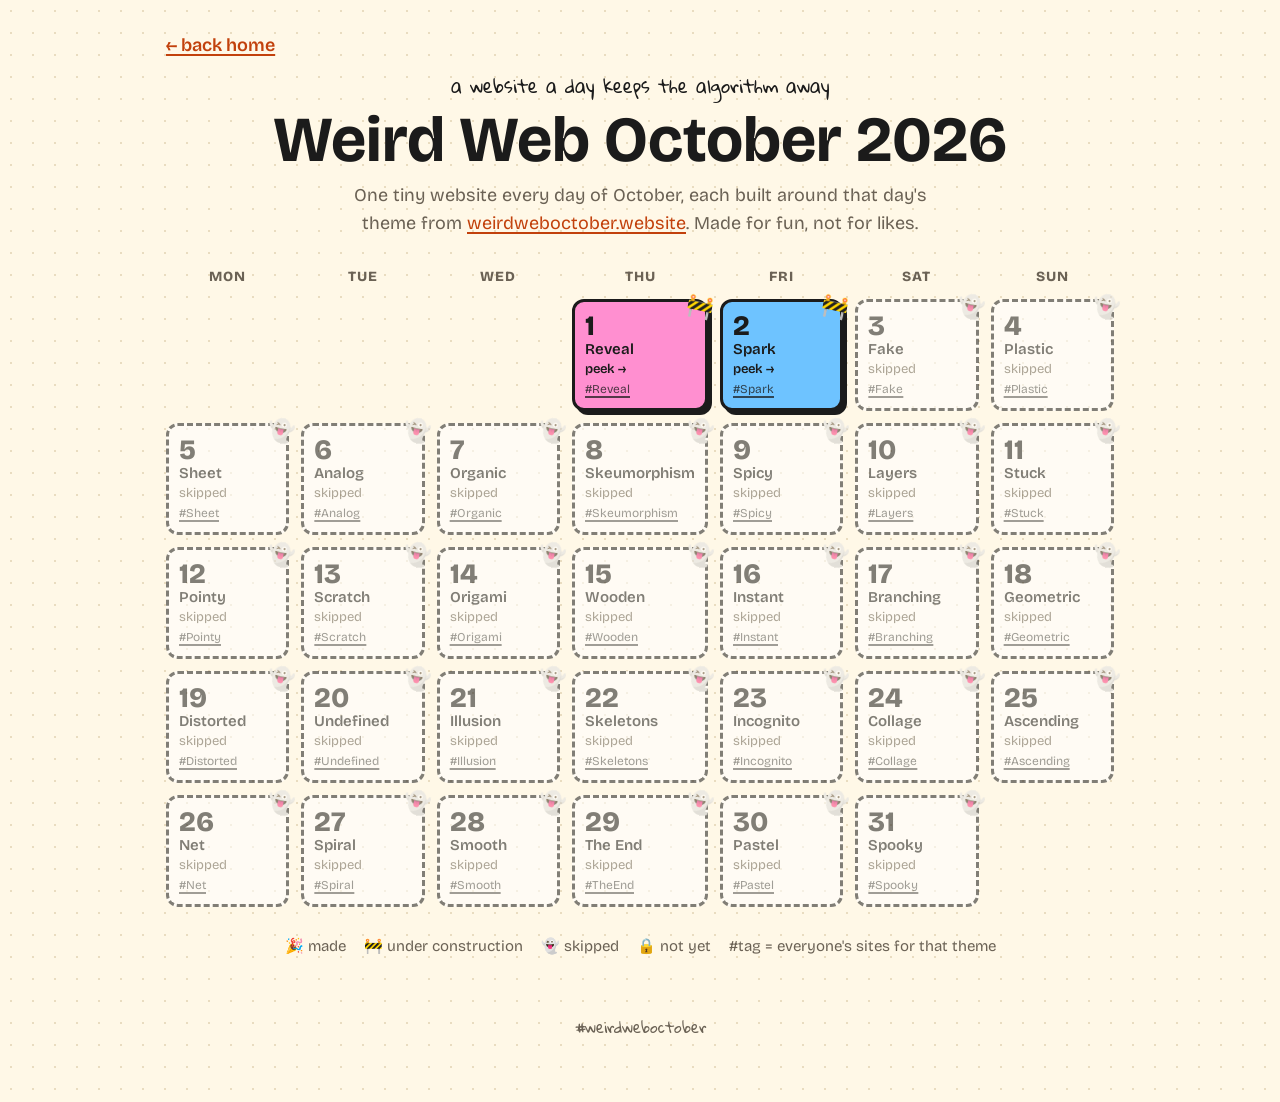
==== october/index.html @ 8ddddc0e "Redo homepage and add Weird Web October calendar Playful homepage with updated bio, a 31-day October" ====
<!DOCTYPE html>
<html lang="en">
<head>
	<meta charset="utf-8">
	<meta name="viewport" content="width=device-width, initial-scale=1">
	<title>Weird Web October 2026 · Akshay</title>
	<meta name="description" content="31 days, 31 tiny weird websites. My Weird Web October 2026 calendar.">
	<link rel="stylesheet" href="../assets/css/style.css">
</head>
<body>
	<main class="page">
		<a class="back" href="../">← back home</a>

		<header class="oct-head">
			<div class="hand">a website a day keeps the algorithm away</div>
			<h1>Weird Web October 2026</h1>
			<p>One tiny website every day of October, each built around that day's theme from <a href="https://weirdweboctober.website/">weirdweboctober.website</a>. Made for fun, not for likes.</p>
		</header>

		<div class="calendar" id="calendar">
			<div class="dow">Mon</div><div class="dow">Tue</div><div class="dow">Wed</div><div class="dow">Thu</div><div class="dow">Fri</div><div class="dow">Sat</div><div class="dow">Sun</div>
		</div>

		<div class="legend">
			<span>🎉 made</span>
			<span>🚧 under construction</span>
			<span>👻 skipped</span>
			<span>🔒 not yet</span>
			<span>#tag = everyone's sites for that theme</span>
		</div>

		<footer class="footer hand">#weirdweboctober</footer>
	</main>

	<script src="days.js"></script>
	<script>
		(function () {
			var cal = document.getElementById("calendar");
			var today = window.wwoToday();

			// October 1, 2026 is a Thursday, so pad Mon to Wed
			var firstDow = (new Date(2026, 9, 1).getDay() + 6) % 7;
			for (var i = 0; i < firstDow; i++) {
				var pad = document.createElement("div");
				pad.className = "pad";
				cal.appendChild(pad);
			}

			window.WWO_DAYS.forEach(function (d) {
				var el = document.createElement("div");
				var state, note, badge = "";
				if (d.url) {
					state = "done";
					note = '<a class="go" href="' + d.url + '">' + (d.wip ? "peek →" : "visit →") + "</a>";
					badge = d.wip ? "🚧" : "🎉";
				} else if (d.day < today) {
					state = "missed";
					note = "skipped";
					badge = "👻";
				} else if (d.day === today) {
					state = "";
					note = "in the oven";
				} else {
					state = "locked";
					note = "opens Oct " + d.day;
					badge = "🔒";
				}
				el.className = "day " + state + (d.day === today ? " today" : "");

				var tag = "https://octothorp.es/~/" + encodeURIComponent(d.theme);
				el.innerHTML =
					(badge ? '<span class="badge" aria-hidden="true">' + badge + "</span>" : "") +
					'<span class="num">' + d.day + "</span>" +
					'<span class="theme">' + d.theme + "</span>" +
					'<span class="note">' + note + "</span>" +
					'<a class="tag" href="' + tag + '" title="Everyone\'s ' + d.theme + ' sites on Octothorpes">#' + d.theme.replace(" ", "") + "</a>";
				cal.appendChild(el);
			});
		})();
	</script>
	<script src="../assets/js/weird.js"></script>
</body>
</html>
---- assets/css/style.css ----
@import url("https://fonts.googleapis.com/css2?family=Bricolage+Grotesque:opsz,wght@12..96,400;12..96,600;12..96,800&family=Gloria+Hallelujah&display=swap");

:root {
	--paper: #fff8e7;
	--dots: #e9dcc0;
	--ink: #1b1b1b;
	--muted: #6b6255;
	--card: #ffffff;
	--orange: #ff6b1a;
	--pink: #ff8fd0;
	--lime: #c6f432;
	--sky: #6ec3ff;
	--grape: #b28dff;
	--link: #c2410c;
	--locked: #efe6d2;
}

@media (prefers-color-scheme: dark) {
	:root {
		--paper: #17141f;
		--dots: #2c2638;
		--ink: #f4efe6;
		--muted: #b3a99a;
		--card: #221d2c;
		--link: #ffa066;
		--locked: #1f1a28;
	}
}

* { box-sizing: border-box; }

html, body {
	margin: 0;
	padding: 0;
}

body {
	background-color: var(--paper);
	background-image: radial-gradient(var(--dots) 1.5px, transparent 1.5px);
	background-size: 22px 22px;
	color: var(--ink);
	font-family: "Bricolage Grotesque", system-ui, sans-serif;
	font-size: 18px;
	line-height: 1.55;
	overflow-x: hidden;
}

a {
	color: var(--link);
	text-decoration-thickness: 2px;
	text-underline-offset: 3px;
}

a:hover { text-decoration-style: wavy; }

.hand { font-family: "Gloria Hallelujah", cursive; }

.page {
	max-width: 980px;
	margin: 0 auto;
	padding: 32px 16px 64px;
}

/* chunky sticker boxes */
.sticker {
	background: var(--card);
	border: 3px solid var(--ink);
	border-radius: 14px;
	box-shadow: 6px 6px 0 var(--ink);
	padding: 20px 22px;
}

.tilt-l { transform: rotate(-1.5deg); }
.tilt-r { transform: rotate(1.2deg); }

/* ---------- homepage ---------- */

.marquee {
	border-top: 3px solid var(--ink);
	border-bottom: 3px solid var(--ink);
	background: var(--lime);
	color: #1b1b1b;
	overflow: hidden;
	white-space: nowrap;
	font-weight: 600;
}

.marquee span {
	display: inline-block;
	padding: 6px 0;
	animation: scroll 28s linear infinite;
}

@keyframes scroll {
	from { transform: translateX(0); }
	to { transform: translateX(-50%); }
}

.hero {
	display: grid;
	grid-template-columns: 240px 1fr;
	gap: 36px;
	align-items: center;
	margin-top: 28px;
}

.polaroid {
	background: #fff;
	border: 3px solid var(--ink);
	box-shadow: 6px 6px 0 var(--ink);
	padding: 12px 12px 6px;
	transform: rotate(-4deg);
	transition: transform 0.3s;
	color: #1b1b1b;
	text-align: center;
}

.polaroid:hover { transform: rotate(3deg) scale(1.03); }

.polaroid img {
	display: block;
	width: 100%;
	aspect-ratio: 1;
	object-fit: cover;
	border: 2px solid #1b1b1b;
}

.polaroid figcaption { padding-top: 6px; font-size: 15px; }

.name {
	font-size: clamp(40px, 8vw, 76px);
	font-weight: 800;
	line-height: 0.95;
	margin: 0 0 12px;
	letter-spacing: -1px;
}

.name .word { white-space: nowrap; }

.name .word span {
	display: inline-block;
	transition: transform 0.15s, color 0.15s;
}

.name .word span:hover {
	transform: translateY(-8px) rotate(-8deg);
	color: var(--orange);
}

.tagline { font-size: 22px; margin: 0 0 16px; color: var(--muted); }

.links {
	display: flex;
	flex-wrap: wrap;
	gap: 10px;
	margin: 0;
	padding: 0;
	list-style: none;
}

.links a {
	display: inline-block;
	padding: 6px 14px;
	border: 2.5px solid var(--ink);
	border-radius: 999px;
	background: var(--card);
	color: var(--ink);
	font-weight: 600;
	text-decoration: none;
	box-shadow: 3px 3px 0 var(--ink);
	transition: transform 0.1s, box-shadow 0.1s;
}

.links li:nth-child(1) a:hover { background: var(--sky); }
.links li:nth-child(2) a:hover { background: var(--pink); }
.links li:nth-child(3) a:hover { background: var(--lime); }
.links li:nth-child(4) a:hover { background: var(--grape); }
.links li:nth-child(5) a:hover { background: var(--orange); }

.links a:hover { color: #1b1b1b; }

.links a:active {
	transform: translate(3px, 3px);
	box-shadow: 0 0 0 var(--ink);
}

.email { margin: 14px 0 0; color: var(--muted); }

.cards {
	display: grid;
	grid-template-columns: 1.1fr 1fr;
	gap: 28px;
	margin-top: 44px;
}

.cards h2 { margin: 0 0 8px; font-size: 26px; }
.cards p { margin: 0 0 10px; }

.wwo-tile {
	display: block;
	background: var(--orange);
	color: #1b1b1b;
	text-decoration: none;
	transition: transform 0.2s;
}

.wwo-tile:hover {
	transform: rotate(-2deg) scale(1.02);
	text-decoration: none;
}

.wwo-tile .big {
	font-size: 34px;
	font-weight: 800;
	line-height: 1.05;
	margin-bottom: 10px;
}

.wwo-tile .today {
	display: inline-block;
	background: #fff;
	border: 2.5px solid #1b1b1b;
	border-radius: 10px;
	padding: 4px 10px;
	margin: 6px 0 12px;
	font-size: 16px;
}

.progress {
	height: 18px;
	border: 2.5px solid #1b1b1b;
	border-radius: 999px;
	background: #fff;
	overflow: hidden;
}

.progress div {
	height: 100%;
	background: repeating-linear-gradient(45deg, #1b1b1b 0 8px, var(--lime) 8px 16px);
}

.footer {
	margin-top: 56px;
	text-align: center;
	color: var(--muted);
	font-size: 15px;
}

.counter {
	display: inline-flex;
	gap: 2px;
	margin: 0 4px;
	vertical-align: middle;
}

.counter b {
	background: #1b1b1b;
	color: var(--lime);
	font-family: ui-monospace, monospace;
	padding: 1px 5px;
	border-radius: 3px;
}

/* ---------- october grid ---------- */

.oct-head { text-align: center; margin: 12px 0 28px; }

.oct-head h1 {
	font-size: clamp(36px, 7vw, 64px);
	line-height: 1;
	margin: 8px 0 10px;
}

.oct-head p { margin: 0 auto; max-width: 620px; color: var(--muted); }

.back { font-weight: 600; }

.calendar {
	display: grid;
	grid-template-columns: repeat(7, 1fr);
	gap: 12px;
}

.dow {
	text-align: center;
	font-weight: 800;
	font-size: 14px;
	text-transform: uppercase;
	letter-spacing: 1px;
	color: var(--muted);
}

.day {
	position: relative;
	display: flex;
	flex-direction: column;
	justify-content: space-between;
	min-height: 112px;
	padding: 10px;
	border: 3px solid var(--ink);
	border-radius: 12px;
	background: var(--card);
	color: var(--ink);
	text-decoration: none;
	box-shadow: 4px 4px 0 var(--ink);
	transition: transform 0.15s, box-shadow 0.15s;
}

.day .num { font-size: 28px; font-weight: 800; line-height: 1; }
.day .theme { font-weight: 600; font-size: 15px; line-height: 1.15; hyphens: auto; }
.day .note { font-size: 13px; color: var(--muted); }

.day.done { color: #1b1b1b; }
.day.done .note { color: #1b1b1b; }
.day.done:nth-child(5n+1) { background: var(--pink); }
.day.done:nth-child(5n+2) { background: var(--sky); }
.day.done:nth-child(5n+3) { background: var(--lime); }
.day.done:nth-child(5n+4) { background: var(--grape); }
.day.done:nth-child(5n)   { background: var(--orange); }

.day .go {
	color: inherit;
	font-weight: 600;
	text-decoration: none;
}

/* the whole tile opens the project; the #tag sits above it */
.day .go::after {
	content: "";
	position: absolute;
	inset: 0;
	border-radius: 9px;
}

.day .tag {
	position: relative;
	z-index: 1;
	align-self: flex-start;
	font-size: 12px;
	color: inherit;
	opacity: 0.75;
}

.day .tag:hover { opacity: 1; }

.day.done:hover {
	transform: translate(-2px, -2px) rotate(-2deg);
	box-shadow: 7px 7px 0 var(--ink);
	text-decoration: none;
}

.day.missed { opacity: 0.55; border-style: dashed; box-shadow: none; }

.day.locked {
	background: var(--locked);
	border-style: dashed;
	box-shadow: none;
	color: var(--muted);
}

.day.today { outline: 4px dashed var(--orange); outline-offset: 4px; animation: wobble 2.4s ease-in-out infinite; }

@keyframes wobble {
	0%, 100% { transform: rotate(-1.5deg); }
	50% { transform: rotate(1.5deg); }
}

.badge {
	position: absolute;
	top: -12px;
	right: -8px;
	font-size: 22px;
	transform: rotate(12deg);
}

.legend {
	display: flex;
	flex-wrap: wrap;
	justify-content: center;
	gap: 18px;
	margin-top: 28px;
	font-size: 15px;
	color: var(--muted);
}

/* ---------- day placeholder ---------- */

.construction {
	max-width: 560px;
	margin: 12vh auto 0;
	text-align: center;
}

.tape {
	height: 26px;
	margin: 18px 0;
	border: 3px solid #1b1b1b;
	background: repeating-linear-gradient(-45deg, #ffd400 0 18px, #1b1b1b 18px 36px);
	animation: tape 1s linear infinite;
	background-size: 51px 51px;
}

@keyframes tape {
	to { background-position: 51px 0; }
}

/* ---------- cursor sparkles ---------- */

.sparkle {
	position: fixed;
	pointer-events: none;
	z-index: 9999;
	font-size: 16px;
	animation: fall 0.9s ease-out forwards;
}

@keyframes fall {
	to { transform: translateY(40px) rotate(160deg) scale(0.3); opacity: 0; }
}

@media (prefers-reduced-motion: reduce) {
	*, *::before, *::after { animation: none !important; transition: none !important; }
	.sparkle { display: none; }
}

@media (max-width: 760px) {
	body { font-size: 17px; }
	.hero { grid-template-columns: 1fr; gap: 24px; justify-items: center; text-align: center; }
	.polaroid { width: 200px; }
	.links { justify-content: center; }
	.cards { grid-template-columns: 1fr; }
	.calendar { grid-template-columns: repeat(2, 1fr); gap: 12px; }
	.dow, .pad { display: none; }
	.day { min-height: 96px; }
}
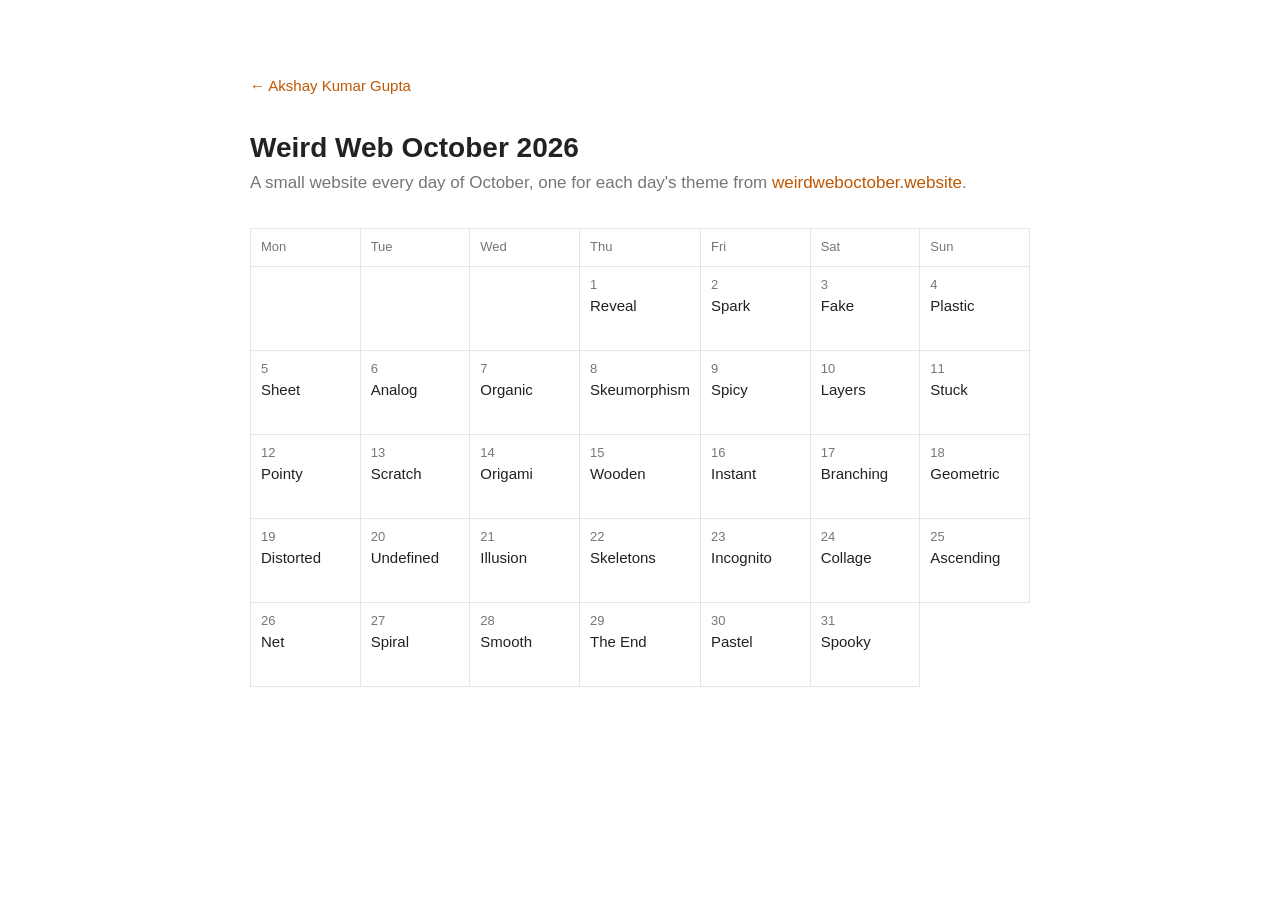
==== commit 4bc52739: "Make the site plainer Drop the playful styling, scripts and placeholder pages. The homepage is a sho" ====
--- a/october/index.html
+++ b/october/index.html
@@ -3,33 +3,20 @@
 <head>
 	<meta charset="utf-8">
 	<meta name="viewport" content="width=device-width, initial-scale=1">
-	<title>Weird Web October 2026 · Akshay</title>
-	<meta name="description" content="31 days, 31 tiny weird websites. My Weird Web October 2026 calendar.">
+	<title>Weird Web October 2026 · Akshay Kumar Gupta</title>
+	<meta name="description" content="A small website every day of October 2026, one for each Weird Web October theme.">
 	<link rel="stylesheet" href="../assets/css/style.css">
 </head>
 <body>
-	<main class="page">
-		<a class="back" href="../">← back home</a>
+	<main class="page wide">
+		<a class="back" href="../">← Akshay Kumar Gupta</a>
 
-		<header class="oct-head">
-			<div class="hand">a website a day keeps the algorithm away</div>
-			<h1>Weird Web October 2026</h1>
-			<p>One tiny website every day of October, each built around that day's theme from <a href="https://weirdweboctober.website/">weirdweboctober.website</a>. Made for fun, not for likes.</p>
-		</header>
+		<h1>Weird Web October 2026</h1>
+		<p class="muted">A small website every day of October, one for each day's theme from <a href="https://weirdweboctober.website/">weirdweboctober.website</a>.</p>
 
 		<div class="calendar" id="calendar">
 			<div class="dow">Mon</div><div class="dow">Tue</div><div class="dow">Wed</div><div class="dow">Thu</div><div class="dow">Fri</div><div class="dow">Sat</div><div class="dow">Sun</div>
 		</div>
-
-		<div class="legend">
-			<span>🎉 made</span>
-			<span>🚧 under construction</span>
-			<span>👻 skipped</span>
-			<span>🔒 not yet</span>
-			<span>#tag = everyone's sites for that theme</span>
-		</div>
-
-		<footer class="footer hand">#weirdweboctober</footer>
 	</main>
 
 	<script src="days.js"></script>
@@ -48,36 +35,17 @@
 
 			window.WWO_DAYS.forEach(function (d) {
 				var el = document.createElement("div");
-				var state, note, badge = "";
-				if (d.url) {
-					state = "done";
-					note = '<a class="go" href="' + d.url + '">' + (d.wip ? "peek →" : "visit →") + "</a>";
-					badge = d.wip ? "🚧" : "🎉";
-				} else if (d.day < today) {
-					state = "missed";
-					note = "skipped";
-					badge = "👻";
-				} else if (d.day === today) {
-					state = "";
-					note = "in the oven";
-				} else {
-					state = "locked";
-					note = "opens Oct " + d.day;
-					badge = "🔒";
-				}
-				el.className = "day " + state + (d.day === today ? " today" : "");
+				el.className = "day" + (d.day === today ? " today" : "") + (d.day > today ? " later" : "");
 
-				var tag = "https://octothorp.es/~/" + encodeURIComponent(d.theme);
-				el.innerHTML =
-					(badge ? '<span class="badge" aria-hidden="true">' + badge + "</span>" : "") +
-					'<span class="num">' + d.day + "</span>" +
-					'<span class="theme">' + d.theme + "</span>" +
-					'<span class="note">' + note + "</span>" +
-					'<a class="tag" href="' + tag + '" title="Everyone\'s ' + d.theme + ' sites on Octothorpes">#' + d.theme.replace(" ", "") + "</a>";
+				var theme = d.url
+					? '<a class="theme" href="' + d.url + '">' + d.theme + "</a>"
+					: '<span class="theme">' + d.theme + "</span>";
+				var note = d.day === today && !d.url ? '<span class="note">today</span>' : "";
+
+				el.innerHTML = '<span class="num">' + d.day + "</span>" + theme + note;
 				cal.appendChild(el);
 			});
 		})();
 	</script>
-	<script src="../assets/js/weird.js"></script>
 </body>
 </html>
--- a/assets/css/style.css
+++ b/assets/css/style.css
@@ -1,29 +1,18 @@
-@import url("https://fonts.googleapis.com/css2?family=Bricolage+Grotesque:opsz,wght@12..96,400;12..96,600;12..96,800&family=Gloria+Hallelujah&display=swap");
-
 :root {
-	--paper: #fff8e7;
-	--dots: #e9dcc0;
-	--ink: #1b1b1b;
-	--muted: #6b6255;
-	--card: #ffffff;
-	--orange: #ff6b1a;
-	--pink: #ff8fd0;
-	--lime: #c6f432;
-	--sky: #6ec3ff;
-	--grape: #b28dff;
-	--link: #c2410c;
-	--locked: #efe6d2;
+	--bg: #ffffff;
+	--text: #222222;
+	--muted: #767676;
+	--line: #e5e5e5;
+	--accent: #bf5700;
 }
 
 @media (prefers-color-scheme: dark) {
 	:root {
-		--paper: #17141f;
-		--dots: #2c2638;
-		--ink: #f4efe6;
-		--muted: #b3a99a;
-		--card: #221d2c;
-		--link: #ffa066;
-		--locked: #1f1a28;
+		--bg: #161616;
+		--text: #e8e8e8;
+		--muted: #9a9a9a;
+		--line: #2e2e2e;
+		--accent: #f08a3e;
 	}
 }
 
@@ -35,401 +24,140 @@
 }
 
 body {
-	background-color: var(--paper);
-	background-image: radial-gradient(var(--dots) 1.5px, transparent 1.5px);
-	background-size: 22px 22px;
-	color: var(--ink);
-	font-family: "Bricolage Grotesque", system-ui, sans-serif;
-	font-size: 18px;
-	line-height: 1.55;
-	overflow-x: hidden;
+	background: var(--bg);
+	color: var(--text);
+	font-family: -apple-system, BlinkMacSystemFont, "Segoe UI", Roboto, Helvetica, Arial, sans-serif;
+	font-size: 17px;
+	line-height: 1.6;
 }
 
 a {
-	color: var(--link);
-	text-decoration-thickness: 2px;
-	text-underline-offset: 3px;
+	color: var(--accent);
+	text-decoration: none;
 }
 
-a:hover { text-decoration-style: wavy; }
-
-.hand { font-family: "Gloria Hallelujah", cursive; }
+a:hover { text-decoration: underline; }
 
 .page {
-	max-width: 980px;
+	max-width: 640px;
 	margin: 0 auto;
-	padding: 32px 16px 64px;
+	padding: 72px 20px 80px;
 }
 
-/* chunky sticker boxes */
-.sticker {
-	background: var(--card);
-	border: 3px solid var(--ink);
-	border-radius: 14px;
-	box-shadow: 6px 6px 0 var(--ink);
-	padding: 20px 22px;
+.page.wide { max-width: 820px; }
+
+h1 {
+	font-size: 28px;
+	font-weight: 600;
+	line-height: 1.25;
+	margin: 0 0 4px;
 }
 
-.tilt-l { transform: rotate(-1.5deg); }
-.tilt-r { transform: rotate(1.2deg); }
+h2 {
+	font-size: 15px;
+	font-weight: 600;
+	text-transform: uppercase;
+	letter-spacing: 0.06em;
+	color: var(--muted);
+	margin: 48px 0 12px;
+}
+
+p { margin: 0 0 14px; }
+
+.muted { color: var(--muted); }
+
+.back {
+	display: inline-block;
+	font-size: 15px;
+	margin-bottom: 32px;
+}
 
 /* ---------- homepage ---------- */
 
-.marquee {
-	border-top: 3px solid var(--ink);
-	border-bottom: 3px solid var(--ink);
-	background: var(--lime);
-	color: #1b1b1b;
-	overflow: hidden;
-	white-space: nowrap;
-	font-weight: 600;
+.intro {
+	display: flex;
+	align-items: center;
+	gap: 20px;
+	margin-bottom: 28px;
 }
 
-.marquee span {
-	display: inline-block;
-	padding: 6px 0;
-	animation: scroll 28s linear infinite;
+.intro img {
+	width: 88px;
+	height: 88px;
+	border-radius: 50%;
+	object-fit: cover;
+	flex-shrink: 0;
 }
-
-@keyframes scroll {
-	from { transform: translateX(0); }
-	to { transform: translateX(-50%); }
-}
-
-.hero {
-	display: grid;
-	grid-template-columns: 240px 1fr;
-	gap: 36px;
-	align-items: center;
-	margin-top: 28px;
-}
-
-.polaroid {
-	background: #fff;
-	border: 3px solid var(--ink);
-	box-shadow: 6px 6px 0 var(--ink);
-	padding: 12px 12px 6px;
-	transform: rotate(-4deg);
-	transition: transform 0.3s;
-	color: #1b1b1b;
-	text-align: center;
-}
-
-.polaroid:hover { transform: rotate(3deg) scale(1.03); }
-
-.polaroid img {
-	display: block;
-	width: 100%;
-	aspect-ratio: 1;
-	object-fit: cover;
-	border: 2px solid #1b1b1b;
-}
-
-.polaroid figcaption { padding-top: 6px; font-size: 15px; }
-
-.name {
-	font-size: clamp(40px, 8vw, 76px);
-	font-weight: 800;
-	line-height: 0.95;
-	margin: 0 0 12px;
-	letter-spacing: -1px;
-}
-
-.name .word { white-space: nowrap; }
-
-.name .word span {
-	display: inline-block;
-	transition: transform 0.15s, color 0.15s;
-}
-
-.name .word span:hover {
-	transform: translateY(-8px) rotate(-8deg);
-	color: var(--orange);
-}
-
-.tagline { font-size: 22px; margin: 0 0 16px; color: var(--muted); }
 
 .links {
 	display: flex;
 	flex-wrap: wrap;
-	gap: 10px;
-	margin: 0;
+	gap: 6px 20px;
+	margin: 20px 0 0;
 	padding: 0;
 	list-style: none;
 }
 
-.links a {
-	display: inline-block;
-	padding: 6px 14px;
-	border: 2.5px solid var(--ink);
-	border-radius: 999px;
-	background: var(--card);
-	color: var(--ink);
-	font-weight: 600;
-	text-decoration: none;
-	box-shadow: 3px 3px 0 var(--ink);
-	transition: transform 0.1s, box-shadow 0.1s;
-}
-
-.links li:nth-child(1) a:hover { background: var(--sky); }
-.links li:nth-child(2) a:hover { background: var(--pink); }
-.links li:nth-child(3) a:hover { background: var(--lime); }
-.links li:nth-child(4) a:hover { background: var(--grape); }
-.links li:nth-child(5) a:hover { background: var(--orange); }
-
-.links a:hover { color: #1b1b1b; }
-
-.links a:active {
-	transform: translate(3px, 3px);
-	box-shadow: 0 0 0 var(--ink);
-}
-
-.email { margin: 14px 0 0; color: var(--muted); }
-
-.cards {
-	display: grid;
-	grid-template-columns: 1.1fr 1fr;
-	gap: 28px;
-	margin-top: 44px;
-}
-
-.cards h2 { margin: 0 0 8px; font-size: 26px; }
-.cards p { margin: 0 0 10px; }
-
-.wwo-tile {
-	display: block;
-	background: var(--orange);
-	color: #1b1b1b;
-	text-decoration: none;
-	transition: transform 0.2s;
-}
-
-.wwo-tile:hover {
-	transform: rotate(-2deg) scale(1.02);
-	text-decoration: none;
-}
-
-.wwo-tile .big {
-	font-size: 34px;
-	font-weight: 800;
-	line-height: 1.05;
-	margin-bottom: 10px;
-}
-
-.wwo-tile .today {
-	display: inline-block;
-	background: #fff;
-	border: 2.5px solid #1b1b1b;
-	border-radius: 10px;
-	padding: 4px 10px;
-	margin: 6px 0 12px;
-	font-size: 16px;
-}
-
-.progress {
-	height: 18px;
-	border: 2.5px solid #1b1b1b;
-	border-radius: 999px;
-	background: #fff;
-	overflow: hidden;
-}
-
-.progress div {
-	height: 100%;
-	background: repeating-linear-gradient(45deg, #1b1b1b 0 8px, var(--lime) 8px 16px);
-}
-
-.footer {
-	margin-top: 56px;
-	text-align: center;
-	color: var(--muted);
-	font-size: 15px;
-}
-
-.counter {
-	display: inline-flex;
-	gap: 2px;
-	margin: 0 4px;
-	vertical-align: middle;
-}
-
-.counter b {
-	background: #1b1b1b;
-	color: var(--lime);
-	font-family: ui-monospace, monospace;
-	padding: 1px 5px;
-	border-radius: 3px;
-}
-
-/* ---------- october grid ---------- */
-
-.oct-head { text-align: center; margin: 12px 0 28px; }
-
-.oct-head h1 {
-	font-size: clamp(36px, 7vw, 64px);
-	line-height: 1;
-	margin: 8px 0 10px;
-}
-
-.oct-head p { margin: 0 auto; max-width: 620px; color: var(--muted); }
-
-.back { font-weight: 600; }
+/* ---------- october calendar ---------- */
 
 .calendar {
 	display: grid;
 	grid-template-columns: repeat(7, 1fr);
-	gap: 12px;
+	border-top: 1px solid var(--line);
+	border-left: 1px solid var(--line);
+	margin-top: 32px;
+}
+
+.dow, .day, .pad {
+	border-right: 1px solid var(--line);
+	border-bottom: 1px solid var(--line);
+	padding: 8px 10px;
 }
 
 .dow {
-	text-align: center;
-	font-weight: 800;
-	font-size: 14px;
-	text-transform: uppercase;
-	letter-spacing: 1px;
+	font-size: 13px;
 	color: var(--muted);
 }
 
-.day {
-	position: relative;
-	display: flex;
-	flex-direction: column;
-	justify-content: space-between;
-	min-height: 112px;
-	padding: 10px;
-	border: 3px solid var(--ink);
-	border-radius: 12px;
-	background: var(--card);
-	color: var(--ink);
-	text-decoration: none;
-	box-shadow: 4px 4px 0 var(--ink);
-	transition: transform 0.15s, box-shadow 0.15s;
-}
+.day { min-height: 84px; }
 
-.day .num { font-size: 28px; font-weight: 800; line-height: 1; }
-.day .theme { font-weight: 600; font-size: 15px; line-height: 1.15; hyphens: auto; }
-.day .note { font-size: 13px; color: var(--muted); }
-
-.day.done { color: #1b1b1b; }
-.day.done .note { color: #1b1b1b; }
-.day.done:nth-child(5n+1) { background: var(--pink); }
-.day.done:nth-child(5n+2) { background: var(--sky); }
-.day.done:nth-child(5n+3) { background: var(--lime); }
-.day.done:nth-child(5n+4) { background: var(--grape); }
-.day.done:nth-child(5n)   { background: var(--orange); }
-
-.day .go {
-	color: inherit;
-	font-weight: 600;
-	text-decoration: none;
-}
-
-/* the whole tile opens the project; the #tag sits above it */
-.day .go::after {
-	content: "";
-	position: absolute;
-	inset: 0;
-	border-radius: 9px;
-}
-
-.day .tag {
-	position: relative;
-	z-index: 1;
-	align-self: flex-start;
-	font-size: 12px;
-	color: inherit;
-	opacity: 0.75;
-}
-
-.day .tag:hover { opacity: 1; }
-
-.day.done:hover {
-	transform: translate(-2px, -2px) rotate(-2deg);
-	box-shadow: 7px 7px 0 var(--ink);
-	text-decoration: none;
-}
-
-.day.missed { opacity: 0.55; border-style: dashed; box-shadow: none; }
-
-.day.locked {
-	background: var(--locked);
-	border-style: dashed;
-	box-shadow: none;
+.day .num {
+	display: block;
+	font-size: 13px;
 	color: var(--muted);
 }
 
-.day.today { outline: 4px dashed var(--orange); outline-offset: 4px; animation: wobble 2.4s ease-in-out infinite; }
-
-@keyframes wobble {
-	0%, 100% { transform: rotate(-1.5deg); }
-	50% { transform: rotate(1.5deg); }
+.day .theme {
+	display: block;
+	font-size: 15px;
+	line-height: 1.3;
+	hyphens: auto;
 }
 
-.badge {
-	position: absolute;
-	top: -12px;
-	right: -8px;
-	font-size: 22px;
-	transform: rotate(12deg);
+.day .note {
+	display: block;
+	font-size: 12px;
+	color: var(--muted);
+	margin-top: 2px;
 }
 
-.legend {
-	display: flex;
-	flex-wrap: wrap;
-	justify-content: center;
-	gap: 18px;
-	margin-top: 28px;
-	font-size: 15px;
-	color: var(--muted);
+.day.later .theme { color: var(--muted); }
+
+.day.today .num {
+	color: var(--accent);
+	font-weight: 600;
 }
 
-/* ---------- day placeholder ---------- */
-
-.construction {
-	max-width: 560px;
-	margin: 12vh auto 0;
-	text-align: center;
+@media (max-width: 640px) {
+	.page { padding-top: 48px; }
+	.calendar { grid-template-columns: 1fr; }
+	.dow, .pad { display: none; }
+	.day {
+		min-height: 0;
+		display: flex;
+		align-items: baseline;
+		gap: 12px;
+	}
+	.day .num { width: 22px; flex-shrink: 0; }
+	.day .note { margin: 0 0 0 auto; }
 }
-
-.tape {
-	height: 26px;
-	margin: 18px 0;
-	border: 3px solid #1b1b1b;
-	background: repeating-linear-gradient(-45deg, #ffd400 0 18px, #1b1b1b 18px 36px);
-	animation: tape 1s linear infinite;
-	background-size: 51px 51px;
-}
-
-@keyframes tape {
-	to { background-position: 51px 0; }
-}
-
-/* ---------- cursor sparkles ---------- */
-
-.sparkle {
-	position: fixed;
-	pointer-events: none;
-	z-index: 9999;
-	font-size: 16px;
-	animation: fall 0.9s ease-out forwards;
-}
-
-@keyframes fall {
-	to { transform: translateY(40px) rotate(160deg) scale(0.3); opacity: 0; }
-}
-
-@media (prefers-reduced-motion: reduce) {
-	*, *::before, *::after { animation: none !important; transition: none !important; }
-	.sparkle { display: none; }
-}
-
-@media (max-width: 760px) {
-	body { font-size: 17px; }
-	.hero { grid-template-columns: 1fr; gap: 24px; justify-items: center; text-align: center; }
-	.polaroid { width: 200px; }
-	.links { justify-content: center; }
-	.cards { grid-template-columns: 1fr; }
-	.calendar { grid-template-columns: repeat(2, 1fr); gap: 12px; }
-	.dow, .pad { display: none; }
-	.day { min-height: 96px; }
-}
